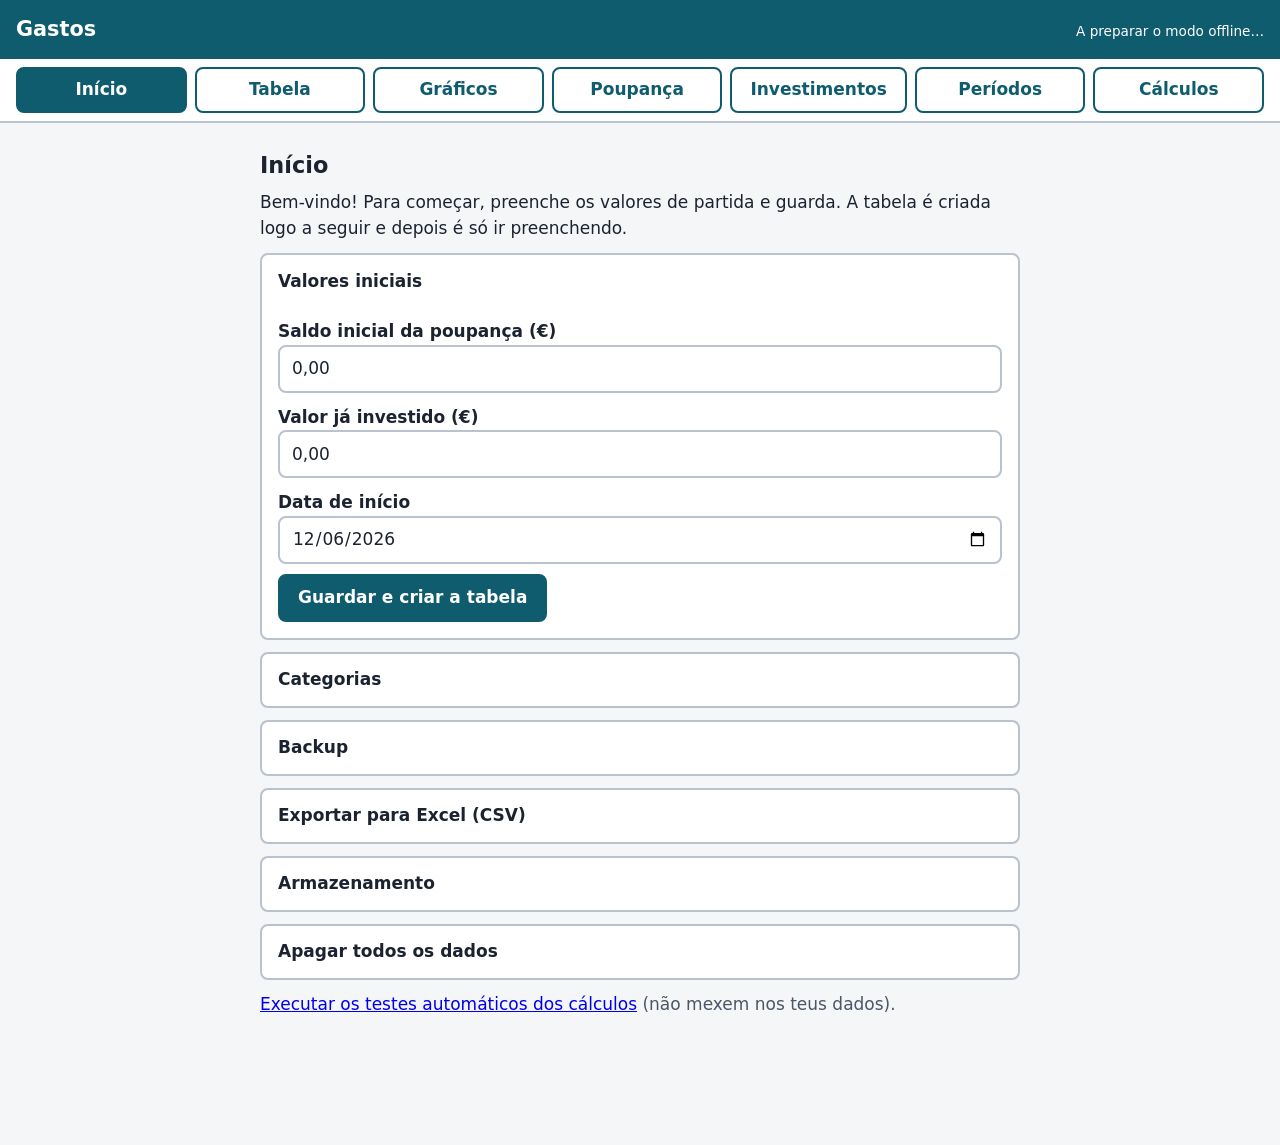
==== gastos-app/index.html @ d34ebfe2 "Add files via upload" ====
<!DOCTYPE html>
<html lang="pt-PT">
<head>
<meta charset="utf-8">
<meta name="viewport" content="width=device-width, initial-scale=1">
<title>Gastos</title>
<meta name="theme-color" content="#0f5c6e">
<link rel="manifest" href="manifest.webmanifest">
<link rel="icon" href="icons/icon-192.png">
<link rel="apple-touch-icon" href="icons/icon-192.png">
<link rel="stylesheet" href="styles.css">
</head>
<body>
<header><h1>Gastos</h1><p id="off">A preparar o modo offline…</p></header>
<nav aria-label="Secções">
  <button type="button" data-v="Inicio">Início</button>
  <button type="button" data-v="Tabela">Tabela</button>
  <button type="button" data-v="Graficos">Gráficos</button>
  <button type="button" data-v="Poupanca">Poupança</button>
  <button type="button" data-v="Invest">Investimentos</button>
  <button type="button" data-v="Periodos">Períodos</button>
  <button type="button" data-v="Calculos">Cálculos</button>
</nav>
<div id="bloqueio" role="alert" hidden></div>

<main>
  <div id="vInicio" class="vista">
    <h2>Início</h2>
    <div id="aviso" role="status" hidden></div>
    <p id="intro">Bem-vindo! Para começar, preenche os valores de partida e guarda. A tabela é criada logo a seguir e depois é só ir preenchendo.</p>

    <section id="secDemo" aria-labelledby="hDemo" hidden>
      <h3 id="hDemo" class="titulo-sec">Demonstração</h3>
      <div id="periodos" class="seg" role="group" aria-label="Período dos gráficos">
        <button type="button" data-m="dia" aria-pressed="true">Dias</button>
        <button type="button" data-m="semana" aria-pressed="false">Semanas</button>
        <button type="button" data-m="mes" aria-pressed="false">Meses</button>
        <button type="button" data-m="ano" aria-pressed="false">Anos</button>
      </div>
      <p id="periodoTxt" class="mut"></p>
      <div id="metasDemo" class="metas"></div>
      <dl id="kpis" class="kpis"></dl>
      <p id="demoVazio" class="vazio" hidden>Ainda não há movimentos. Preenche a Tabela (ou carrega em «+ Registar») e os gráficos aparecem aqui.</p>
      <div id="demoGraficos">
        <figure class="graf">
          <figcaption>Ganhos, gastos e investido</figcaption>
          <div id="gBarras"></div><div id="lgBarras"></div>
          <details class="tabela-det"><summary>Ver valores em tabela</summary><div class="scroll"><table id="tbBarras" class="simples"></table></div></details>
        </figure>
        <figure class="graf">
          <figcaption>Poupança e capital investido</figcaption>
          <div id="gLinha"></div><div id="lgLinha"></div>
        </figure>
        <figure class="graf">
          <figcaption>Gastos por categoria</figcaption>
          <div id="gDonut"></div>
        </figure>
      </div>
    </section>

    <details id="dIniciais" class="caixa" open>
      <summary>Valores iniciais</summary>
      <form id="fIniciais" novalidate>
        <label for="iSav">Saldo inicial da poupança (€)</label>
        <input id="iSav" inputmode="decimal" autocomplete="off" placeholder="0,00" aria-describedby="eSav">
        <p class="erro" id="eSav" role="alert"></p>
        <label for="iInv">Valor já investido (€)</label>
        <input id="iInv" inputmode="decimal" autocomplete="off" placeholder="0,00" aria-describedby="eInv">
        <p class="erro" id="eInv" role="alert"></p>
        <label for="iDate">Data de início</label>
        <input id="iDate" type="date" aria-describedby="eDate">
        <p class="erro" id="eDate" role="alert"></p>
        <button id="bIniciais" class="primario" type="submit">Guardar e criar a tabela</button>
      </form>
    </details>

    <details class="caixa" id="dCats">
      <summary>Categorias</summary>
      <p>As categorias são opcionais. Arquivar esconde a categoria nos novos registos, mas mantém os antigos.</p>
      <ul id="listaCats"></ul>
      <form id="fCat" novalidate>
        <label for="iCat">Nova categoria</label>
        <input id="iCat" autocomplete="off">
        <button type="submit">Adicionar categoria</button>
      </form>
    </details>

    <details class="caixa">
      <summary>Backup</summary>
      <p id="ultimo"></p>
      <button id="bExp" type="button" class="primario">Exportar backup (JSON)</button>
      <button id="bImp" type="button">Importar backup</button>
      <input id="fImp" type="file" accept="application/json,.json" hidden>
      <form id="fDias" novalidate>
        <label for="iDias">Lembrar-me do backup ao fim de (dias)</label>
        <input id="iDias" inputmode="numeric" autocomplete="off" aria-describedby="eDias">
        <p class="erro" id="eDias" role="alert"></p>
        <button type="submit">Guardar lembrete</button>
      </form>
    </details>

    <details class="caixa">
      <summary>Exportar para Excel (CSV)</summary>
      <p>Ficheiros que abrem no Excel ou no Google Sheets. Não substituem o backup: para guardar tudo e voltar a importar, usa o backup (JSON).</p>
      <button id="bCsvMov" type="button">Movimentos (CSV)</button>
      <button id="bCsvHist" type="button">Histórico da poupança (CSV)</button>
    </details>

    <details class="caixa">
      <summary>Armazenamento</summary>
      <p id="stor">A verificar…</p>
    </details>

    <details class="caixa">
      <summary>Apagar todos os dados</summary>
      <p>Remove todos os dados guardados neste dispositivo. Exporta um backup antes.</p>
      <button id="bDel" type="button" class="perigo">Apagar todos os dados</button>
    </details>

    <p class="mut"><a href="testes.html">Executar os testes automáticos dos cálculos</a> (não mexem nos teus dados).</p>
  </div>

  <div id="vTabela" class="vista" hidden>
    <h2>Tabela</h2>
    <div id="tabVazia" class="vazio" hidden>
      <p>A tabela é criada quando guardares os valores iniciais no Início.</p>
      <button type="button" id="irInicio" class="primario">Ir para o Início</button>
    </div>
    <div id="tabConteudo">
      <p class="mut">Escreve nos campos de Ganhos, Gastos, Investido e Ajustes. As outras linhas calculam-se sozinhas. Enter passa para a linha de baixo.</p>
      <div class="barra acoes">
        <label for="addN">Adicionar</label>
        <input id="addN" class="curto" inputmode="numeric" value="1" aria-describedby="eAdd">
        <span>dias</span>
        <button type="button" id="addIni">no início</button><button type="button" id="addFim">no fim</button><button type="button" id="bHoje">Ir para hoje</button>
      </div>
      <div class="barra acoes">
        <span>Remover coluna:</span>
        <button type="button" id="remIni" class="perigo">a primeira</button><button type="button" id="remFim" class="perigo">a última</button>
      </div>
      <p class="erro" id="eAdd" role="alert"></p>
      <div class="tabwrap" id="tabWrap" tabindex="0" aria-label="Tabela de dias, desliza para os lados"><table id="tab"></table></div>
      <details class="caixa">
        <summary>Ir para uma data</summary>
        <form id="fIr" class="barra" novalidate>
          <label for="irData">Data</label>
          <input id="irData" type="date"><button type="submit">Ir</button>
        </form>
      </details>
    </div>
  </div>

  <div id="vGraficos" class="vista" hidden></div>
  <div id="vPoupanca" class="vista" hidden></div>
  <div id="vInvest" class="vista" hidden></div>
  <div id="vCalculos" class="vista" hidden></div>
  <div id="vPeriodos" class="vista" hidden></div>
  <div id="vPeriodo" class="vista" hidden></div>
  <div id="vDia" class="vista" hidden></div>
</main>

<button id="fab" type="button" class="primario" hidden>+ Registar</button>
<div id="toast" role="status" aria-live="polite" hidden></div>
<div id="tip" role="presentation" hidden></div>

<dialog id="dlg">
  <form method="dialog">
    <h3 id="dlgTitle"></h3>
    <p id="dlgText"></p>
    <div class="linha">
      <button value="cancel">Cancelar</button>
      <button value="ok" id="dlgOk" class="primario"></button>
    </div>
  </form>
</dialog>

<dialog id="dReg">
  <form id="fReg" novalidate>
    <h3 id="rTitulo">Registar movimento</h3>
    <label for="rTipo">Tipo</label>
    <select id="rTipo">
      <option value="gasto">Gasto</option><option value="ganho">Ganho</option>
      <option value="investimento">Investimento</option><option value="ajuste">Ajuste da poupança</option>
    </select>
    <p id="rDica" hidden>Ajuste: escreve um valor positivo para aumentar a poupança ou negativo (ex.: -3,20) para diminuir.</p>
    <label for="rValor">Valor (€)</label>
    <input id="rValor" inputmode="decimal" autocomplete="off" placeholder="0,00" aria-describedby="eValor">
    <p class="erro" id="eValor" role="alert"></p>
    <label for="rData">Data</label>
    <input id="rData" type="date" aria-describedby="eData">
    <p class="erro" id="eData" role="alert"></p>
    <label for="rCat">Categoria (opcional)</label>
    <select id="rCat"></select>
    <label for="rDesc">Descrição (opcional)</label>
    <input id="rDesc" autocomplete="off">
    <div class="linha"><button type="button" id="rCancel">Cancelar</button><button type="submit" class="primario">Guardar</button></div>
  </form>
</dialog>

<dialog id="dQuick">
  <form id="fQuick" novalidate>
    <h3 id="qTitulo"></h3>
    <p id="qDica" class="mut"></p>
    <label for="qValor">Valor (€)</label>
    <input id="qValor" inputmode="decimal" autocomplete="off" placeholder="0,00" aria-describedby="qeValor">
    <p class="erro" id="qeValor" role="alert"></p>
    <label for="qData">Data</label>
    <input id="qData" type="date" aria-describedby="qeData">
    <p class="erro" id="qeData" role="alert"></p>
    <label for="qDesc">Nota (opcional)</label>
    <input id="qDesc" autocomplete="off">
    <div class="linha"><button type="button" id="qCancel">Cancelar</button><button type="submit" class="primario">Guardar</button></div>
  </form>
</dialog>

<dialog id="dPer">
  <form id="fPer" novalidate>
    <h3 id="pTitulo"></h3>
    <label for="pNome">Nome (ex.: Viagem a Roma)</label>
    <input id="pNome" autocomplete="off" aria-describedby="epNome">
    <p class="erro" id="epNome" role="alert"></p>
    <label for="pIni">Data de início</label>
    <input id="pIni" type="date" aria-describedby="epIni">
    <p class="erro" id="epIni" role="alert"></p>
    <label for="pFim">Data de fim</label>
    <input id="pFim" type="date" aria-describedby="epFim">
    <p class="erro" id="epFim" role="alert"></p>
    <label for="pNota">Nota (opcional)</label>
    <input id="pNota" autocomplete="off">
    <div class="linha"><button type="button" id="pCancel">Cancelar</button><button type="submit" class="primario">Guardar</button></div>
  </form>
</dialog>

<dialog id="dRec">
  <form id="fRec" novalidate>
    <h3 id="cTitulo"></h3>
    <p id="cDica" class="mut"></p>
    <label for="cValor">Valor de cada investimento (€)</label>
    <input id="cValor" inputmode="decimal" autocomplete="off" placeholder="0,00" aria-describedby="ecValor">
    <p class="erro" id="ecValor" role="alert"></p>
    <label for="cDia">Dia da semana</label>
    <select id="cDia">
      <option value="1">Segunda-feira</option><option value="2">Terça-feira</option><option value="3">Quarta-feira</option>
      <option value="4">Quinta-feira</option><option value="5">Sexta-feira</option><option value="6">Sábado</option><option value="0">Domingo</option>
    </select>
    <label for="cIni">Data de início</label>
    <input id="cIni" type="date" aria-describedby="ecIni">
    <p class="erro" id="ecIni" role="alert"></p>
    <label for="cFim">Data de fim (opcional)</label>
    <input id="cFim" type="date" aria-describedby="ecFim">
    <p class="erro" id="ecFim" role="alert"></p>
    <label for="cNota">Nota (opcional)</label>
    <input id="cNota" autocomplete="off">
    <div class="linha"><button type="button" id="cCancel">Cancelar</button><button type="submit" class="primario">Guardar</button></div>
  </form>
</dialog>

<script src="js/util.js"></script>
<script src="js/calc.js"></script>
<script src="js/csv.js"></script>
<script src="js/db.js"></script>
<script src="js/app.js"></script>
<script src="js/metas.js"></script>
<script src="js/graficos.js"></script>
<script src="js/demo.js"></script>
<script src="js/analise.js"></script>
<script src="js/calculos.js"></script>
<script src="js/poupanca.js"></script>
<script src="js/invest.js"></script>
<script src="js/periodos.js"></script>
<script src="js/registo.js"></script>
</body>
</html>
---- gastos-app/styles.css ----
:root{--bg:#f4f6f8;--tx:#1c2330;--mut:#4b5666;--ac:#0f5c6e;--bd:#b9c2cd;--er:#9b1c1c;--ok:#14532d;--surf:#fcfcfb;--grid:#e1e0d9;--base:#c3c2b7;--sec:#52514e}
*{box-sizing:border-box}
body{margin:0;background:var(--bg);color:var(--tx);font:17px/1.5 system-ui,-apple-system,"Segoe UI",Roboto,sans-serif;padding-bottom:96px}
header{display:flex;justify-content:space-between;align-items:baseline;gap:12px;padding:14px 16px;background:var(--ac);color:#fff}
header h1{margin:0;font-size:1.3rem}header p{margin:0;font-size:.85rem}
nav{display:flex;gap:8px;padding:8px 16px;background:#fff;border-bottom:2px solid var(--bd);position:sticky;top:0;z-index:5}
nav button{flex:1;margin:0;min-height:44px}
nav button[aria-current="page"]{background:var(--ac);color:#fff}
main{max-width:1200px;margin:0 auto;padding:8px 16px 24px}
#vInicio,#vDia{max-width:760px;margin:0 auto}
h2{font-size:1.4rem;margin:18px 0 4px}
h3{font-size:1.1rem;margin:0 0 8px}
.titulo-sec{font-size:1.25rem;margin:20px 0 8px}
p{margin:8px 0}.mut{color:var(--mut)}
label{display:block;margin-top:12px;font-weight:600}
input{width:100%;min-height:48px;padding:8px 12px;font:inherit;border:2px solid var(--bd);border-radius:8px;background:#fff;color:var(--tx)}
button{min-height:48px;padding:8px 18px;margin:10px 8px 0 0;font:inherit;font-weight:600;border:2px solid var(--ac);border-radius:8px;background:#fff;color:var(--ac);cursor:pointer}
button.primario{background:var(--ac);color:#fff}
button.perigo{border-color:var(--er);color:var(--er)}
:focus-visible{outline:3px solid #e0a100;outline-offset:2px}
.erro{margin:4px 0 0;color:var(--er);font-weight:600}.erro:empty{display:none}
#aviso{padding:10px 14px;background:#fff3cd;border:2px solid #8a6100;border-radius:8px;font-weight:600;margin:10px 0}
#bloqueio{padding:12px 16px;background:#fde8e8;border-bottom:3px solid var(--er);font-weight:600;color:#5c1010}
dialog{max-width:90vw;width:420px;border:2px solid var(--ac);border-radius:8px;padding:18px;color:var(--tx)}
dialog::backdrop{background:rgba(0,0,0,.45)}
dialog form{max-height:80vh;overflow:auto}
#dlgText{white-space:pre-line}.linha{display:flex;gap:8px;justify-content:flex-end}
select,textarea{width:100%;padding:8px 12px;font:inherit;border:2px solid var(--bd);border-radius:8px;background:#fff;color:var(--tx)}
select{min-height:48px}textarea{min-height:140px}

/* Mensagens sempre visíveis (em baixo, por cima do botão Registar) */
#toast{position:fixed;left:50%;transform:translateX(-50%);bottom:88px;z-index:30;max-width:min(92vw,520px);width:max-content;padding:12px 16px;border-radius:8px;background:#1c2330;color:#fff;font-weight:600;box-shadow:0 4px 14px rgba(0,0,0,.35)}
#toast.err{background:var(--er)}
#toast[hidden],#tip[hidden]{display:none}
#toast button{margin:0 0 0 12px;min-height:40px;border-color:#fff;background:transparent;color:#fff}
#fab{position:fixed;right:16px;bottom:16px;z-index:6;min-height:56px;padding:8px 22px;margin:0;font-size:1.05rem;box-shadow:0 2px 8px rgba(0,0,0,.35)}
#fab[hidden]{display:none}

/* Início */
details.caixa{margin:12px 0;background:#fff;border:2px solid var(--bd);border-radius:8px;padding:0 16px}
details.caixa>summary{min-height:52px;display:flex;align-items:center;font-weight:700;cursor:pointer}
details.caixa[open]{padding-bottom:16px}
.vazio{padding:12px 16px;background:#fff;border:2px dashed var(--bd);border-radius:8px}
#listaCats{list-style:none;padding:0}#listaCats li{display:flex;flex-wrap:wrap;gap:8px;align-items:center;margin-bottom:6px;padding:2px;border-radius:8px}#listaCats button{margin:0}
#listaCats li.nova{background:#d8f0e0;outline:2px solid var(--ok)}

/* Demonstração */
.seg{display:flex;gap:8px;margin:8px 0}.seg button{flex:1;margin:0;min-height:44px;padding:6px 8px}
.seg button[aria-pressed="true"]{background:var(--ac);color:#fff}
.kpis{display:grid;grid-template-columns:repeat(auto-fit,minmax(200px,1fr));gap:8px;margin:12px 0}
.tile{background:#fff;border:2px solid var(--bd);border-radius:8px;padding:10px 14px}
.tile dt{color:var(--mut);font-size:.95rem}.tile dd{margin:0}
.tile .v{font-size:1.5rem;font-weight:700}.tile .sub{font-size:.9rem;margin-top:2px}
.bom{color:#006300;font-weight:700}.mau{color:var(--er);font-weight:700}.neutro{color:var(--mut)}
.graf{margin:14px 0;padding:12px 14px;background:var(--surf);border:2px solid var(--bd);border-radius:8px}
.graf figcaption{font-weight:700;margin-bottom:6px}
.scroll{overflow-x:auto}
.barras-wrap{display:flex}.barras-scroll{overflow-x:auto;flex:1;min-width:0}.eixo{flex:none}
svg{display:block;max-width:none}
svg .gl{stroke:var(--grid);stroke-width:1}svg .bl{stroke:var(--base);stroke-width:1}
svg .tx{fill:var(--sec);font:12px system-ui,-apple-system,"Segoe UI",sans-serif}
svg .tx.forte{font-weight:700;fill:var(--tx)}
svg .centro{fill:var(--tx);font:700 20px system-ui,-apple-system,"Segoe UI",sans-serif}
svg .cruz{stroke:var(--base);stroke-width:1;opacity:0}svg .pt:hover .cruz{opacity:1}
svg .hit:hover{fill:rgba(15,92,110,.07)}
.legenda{display:flex;flex-wrap:wrap;gap:6px 18px;list-style:none;padding:0;margin:8px 0 0}
.sw{display:inline-block;width:12px;height:12px;border-radius:3px;margin-right:6px;flex:none}
.donut{display:flex;flex-wrap:wrap;gap:16px;align-items:center}
.legenda-v{list-style:none;padding:0;margin:0;flex:1;min-width:210px}
.legenda-v li{display:flex;align-items:center;gap:0;padding:6px 0;border-bottom:1px solid var(--grid)}
.legenda-v .nome{flex:1}.legenda-v .val{font-variant-numeric:tabular-nums;color:var(--sec)}
.tabela-det{margin-top:8px}.tabela-det summary{min-height:44px;display:flex;align-items:center;cursor:pointer;color:var(--ac);font-weight:600}
table.simples{border-collapse:collapse;font-size:.9rem;width:100%}
table.simples th,table.simples td{padding:6px 8px;border-bottom:1px solid var(--grid);text-align:right;white-space:nowrap}
table.simples th:first-child{text-align:left}
#tip{position:fixed;z-index:40;pointer-events:none;max-width:260px;padding:8px 10px;border-radius:6px;background:#1c2330;color:#fff;font-size:.85rem;white-space:pre-line;box-shadow:0 2px 8px rgba(0,0,0,.35)}

/* Tabela estilo Excel */
.barra{display:flex;flex-wrap:wrap;gap:8px;align-items:center;margin:8px 0}
.barra label{width:100%;margin:0}.barra input{width:auto;min-width:130px;max-width:180px}.barra button{margin:0}
.barra.acoes label{width:auto}.barra input.curto{width:72px;min-width:72px}.acoes button{min-height:44px;padding:6px 14px}
#tabConteudo .tabwrap{margin-top:4px}
.tabwrap{overflow:auto;max-height:66vh;border:2px solid var(--bd);border-radius:8px;background:#fff}
table{border-collapse:separate;border-spacing:0;font-size:.9rem}
th,td{padding:4px 6px;border-bottom:1px solid var(--bd);border-right:1px solid var(--bd);white-space:nowrap;text-align:right}
thead th{position:sticky;top:0;background:#e8edf2;z-index:2}
tbody th{position:sticky;left:0;background:#e8edf2;text-align:left;z-index:1;min-width:130px}
thead th:first-child{left:0;z-index:3;text-align:left}
th.hoje,td.hoje{background:#fff3cd!important;box-shadow:inset 0 3px 0 #8a6100}
td input{width:92px;min-height:40px;padding:4px 6px;text-align:right}
button.dia{min-height:40px;margin:0;padding:4px 8px;border:0;background:none;font-weight:600;color:var(--ac);text-decoration:underline}
button.dia small{display:block;font-weight:400}
.movs{list-style:none;padding:0}.movs li{display:flex;justify-content:space-between;gap:8px;padding:10px 0;border-bottom:1px solid var(--bd)}
.movs button{margin:0 0 6px 6px}
@media (prefers-reduced-motion:no-preference){html{scroll-behavior:smooth}}

/* Dia escolhido em «Ir» (cor + faixa nos lados + etiqueta, para não depender só da cor) */
th.escolhido,td.escolhido{background:#cfe3ff!important;box-shadow:inset 3px 0 0 #1c5cab,inset -3px 0 0 #1c5cab}
th.escolhido.hoje{box-shadow:inset 3px 0 0 #1c5cab,inset -3px 0 0 #1c5cab,inset 0 3px 0 #8a6100}
button.dia small.esc{font-weight:700;color:#0d366b}
.peq{min-height:40px;padding:4px 10px;margin:0 4px 0 0}
table.hist td.num,table.hist th.num{text-align:right;font-variant-numeric:tabular-nums}
table.hist td{white-space:normal}
table.hist{width:100%}
.metas{display:grid;gap:8px;margin:12px 0}
.meta{background:#fff;border:2px solid var(--bd);border-radius:8px;padding:10px 14px}
.meta .tit{font-weight:700}.meta .sub{color:var(--mut);font-size:.95rem}
.prog{height:16px;background:#e1e0d9;border-radius:8px;overflow:hidden;margin:8px 0 4px}
.prog>span{display:block;height:100%;border-radius:8px}
.prog.p-poupanca>span{background:#6250d6}.prog.p-investimento>span{background:#1baf7a}
.recs{list-style:none;padding:0}.recs li{display:flex;justify-content:space-between;gap:8px;flex-wrap:wrap;padding:10px 0;border-bottom:1px solid var(--bd)}
.estado{font-weight:700}
.sr{position:absolute;width:1px;height:1px;overflow:hidden;clip:rect(0 0 0 0);white-space:nowrap}
@media (max-width:520px){nav{gap:4px;padding:8px;overflow-x:auto}nav button{padding:4px 12px;font-size:.88rem;flex:0 0 auto}}
table.hist td{text-align:left}table.hist td.num{text-align:right;white-space:nowrap}
#vPoupanca h3,#vInvest h3{margin-top:22px}

.pers{list-style:none;padding:0}.pers li{margin-bottom:8px}
.pers button.item{display:block;width:100%;margin:0;text-align:left;border-color:var(--bd);color:var(--tx);padding:10px 14px}
.pers .nm{font-weight:700;color:var(--ac)}.pers .sub{font-weight:400;color:var(--mut)}
.nota-per{white-space:pre-line}
#vPeriodo .tabwrap{width:fit-content;max-width:100%}
td input.multi{border-style:dashed;border-color:var(--ac)}
.formula{padding:10px 14px;background:#fff;border:2px solid var(--bd);border-left:6px solid var(--ac);border-radius:8px;font-weight:600;overflow-wrap:anywhere}
.exemplo{padding:10px 14px;background:#eef6f8;border-radius:8px;overflow-wrap:anywhere}
.verif{font-weight:700}.verif.certo{color:#006300}.verif.errado{color:var(--er)}
#vCalculos{max-width:760px;margin:0 auto}
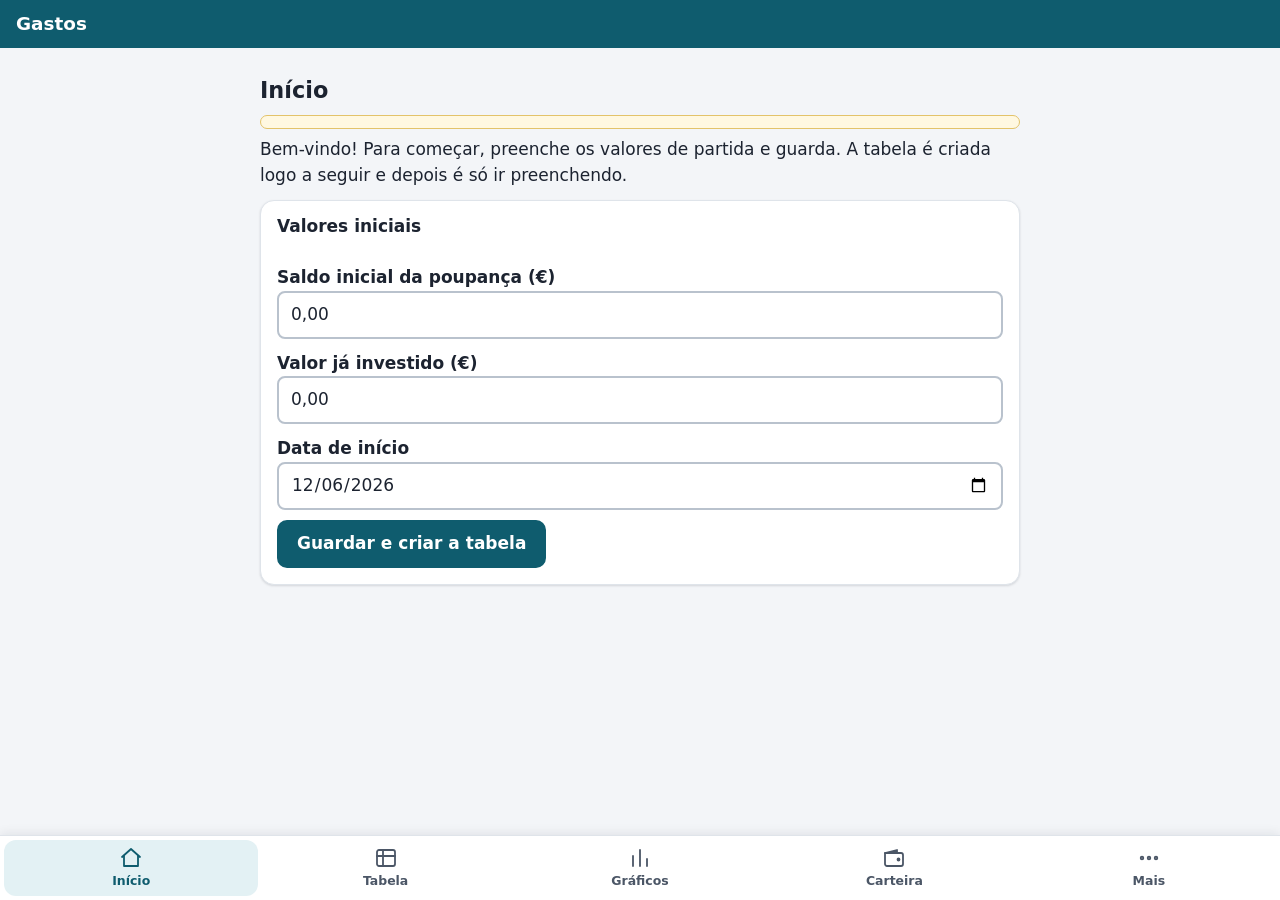
==== commit 9b7c17a0: "Add files via upload" ====
--- a/gastos-app/index.html
+++ b/gastos-app/index.html
@@ -11,26 +11,25 @@
 <link rel="stylesheet" href="styles.css">
 </head>
 <body>
-<header><h1>Gastos</h1><p id="off">A preparar o modo offline…</p></header>
+<header><h1>Gastos</h1><p id="off" hidden></p></header>
 <nav aria-label="Secções">
-  <button type="button" data-v="Inicio">Início</button>
-  <button type="button" data-v="Tabela">Tabela</button>
-  <button type="button" data-v="Graficos">Gráficos</button>
-  <button type="button" data-v="Poupanca">Poupança</button>
-  <button type="button" data-v="Invest">Investimentos</button>
-  <button type="button" data-v="Periodos">Períodos</button>
-  <button type="button" data-v="Calculos">Cálculos</button>
+  <button type="button" data-v="Inicio"><svg viewBox="0 0 24 24" width="24" height="24" fill="none" stroke="currentColor" stroke-width="1.8" stroke-linecap="round" stroke-linejoin="round" aria-hidden="true"><path d="M3 11l9-8 9 8"/><path d="M5 10v10h14V10"/></svg><span>Início</span></button>
+  <button type="button" data-v="Tabela"><svg viewBox="0 0 24 24" width="24" height="24" fill="none" stroke="currentColor" stroke-width="1.8" stroke-linecap="round" stroke-linejoin="round" aria-hidden="true"><rect x="3" y="4" width="18" height="16" rx="2"/><path d="M3 10h18M9 4v16"/></svg><span>Tabela</span></button>
+  <button type="button" data-v="Graficos"><svg viewBox="0 0 24 24" width="24" height="24" fill="none" stroke="currentColor" stroke-width="1.8" stroke-linecap="round" stroke-linejoin="round" aria-hidden="true"><path d="M5 20V10M12 20V4M19 20v-7"/></svg><span>Gráficos</span></button>
+  <button type="button" data-v="Poupanca"><svg viewBox="0 0 24 24" width="24" height="24" fill="none" stroke="currentColor" stroke-width="1.8" stroke-linecap="round" stroke-linejoin="round" aria-hidden="true"><path d="M3 7h16a2 2 0 0 1 2 2v9a2 2 0 0 1-2 2H5a2 2 0 0 1-2-2z"/><path d="M3 7l12-3v3"/><circle cx="16.5" cy="13.5" r="1"/></svg><span>Carteira</span></button>
+  <button type="button" data-v="Mais"><svg viewBox="0 0 24 24" width="24" height="24" fill="none" stroke="currentColor" stroke-width="1.8" stroke-linecap="round" stroke-linejoin="round" aria-hidden="true"><circle cx="5" cy="12" r="1.3"/><circle cx="12" cy="12" r="1.3"/><circle cx="19" cy="12" r="1.3"/></svg><span>Mais</span></button>
 </nav>
 <div id="bloqueio" role="alert" hidden></div>
 
 <main>
+  <div id="subBar" hidden></div>
   <div id="vInicio" class="vista">
     <h2>Início</h2>
     <div id="aviso" role="status" hidden></div>
     <p id="intro">Bem-vindo! Para começar, preenche os valores de partida e guarda. A tabela é criada logo a seguir e depois é só ir preenchendo.</p>
 
     <section id="secDemo" aria-labelledby="hDemo" hidden>
-      <h3 id="hDemo" class="titulo-sec">Demonstração</h3>
+      <h3 id="hDemo" class="titulo-sec">Resumo</h3>
       <div id="periodos" class="seg" role="group" aria-label="Período dos gráficos">
         <button type="button" data-m="dia" aria-pressed="true">Dias</button>
         <button type="button" data-m="semana" aria-pressed="false">Semanas</button>
@@ -58,6 +57,21 @@
       </div>
     </section>
 
+    <div id="slotIniciais"></div>
+  </div>
+
+  <div id="vMais" class="vista" hidden>
+    <h2>Mais</h2>
+    <ul class="menu">
+      <li><button type="button" data-ir="Periodos"><b>Períodos</b><small>Viagens e fases com datas</small></button></li>
+      <li><button type="button" data-ir="Calculos"><b>Cálculos</b><small>Como os valores são calculados</small></button></li>
+      <li><button type="button" data-ir="Definicoes"><b>Definições</b><small>Valores iniciais, categorias, backup</small></button></li>
+    </ul>
+  </div>
+
+  <div id="vDefinicoes" class="vista" hidden>
+    <h2>Definições</h2>
+    <div id="slotIniciaisDef"></div>
     <details id="dIniciais" class="caixa" open>
       <summary>Valores iniciais</summary>
       <form id="fIniciais" novalidate>
@@ -87,6 +101,27 @@
 
     <details class="caixa">
       <summary>Backup</summary>
+      <details class="ajuda" id="ajudaBackup">
+        <summary>Porquê, quando e como fazer backup</summary>
+        <h4>Porque é importante</h4>
+        <p>Esta app não tem conta nem nuvem: os teus dados ficam <strong>só neste aparelho</strong>, dentro do navegador. É isso que a torna privada e gratuita, mas também quer dizer que ninguém os guarda por ti. Se limpares os dados do navegador, desinstalares a app, trocares de telemóvel, ele se avariar ou se perder, os dados perdem-se e não há como os recuperar. O backup é uma cópia num ficheiro, e é a tua única proteção.</p>
+        <h4>De quanto em quanto tempo</h4>
+        <ul>
+          <li>Se registas todos os dias, faz um backup <strong>uma vez por semana</strong>. Se registas menos, de 2 em 2 semanas chega.</li>
+          <li>Faz também um <strong>antes de apagar tudo</strong>, antes de importar outro backup e antes de trocar de telemóvel.</li>
+          <li>A app avisa-te aqui no Início quando passam X dias desde o último. Podes escolher o X mais abaixo (por defeito, 14).</li>
+        </ul>
+        <h4>Onde guardar o ficheiro</h4>
+        <p>Fora do aparelho onde usas a app: por exemplo, enviar para o teu email ou guardar no teu serviço de nuvem (Google Drive, iCloud, OneDrive) ou no computador. Se o ficheiro ficar só no telemóvel, perdes tudo junto. O ficheiro tem os teus dados financeiros: guarda-o num sítio só teu.</p>
+        <h4>Passar os dados do telemóvel para o computador (ou ao contrário)</h4>
+        <ol>
+          <li>No aparelho de onde vêm os dados: Início → Backup → <strong>Exportar backup (JSON)</strong>.</li>
+          <li>Leva o ficheiro para o outro aparelho: email para ti, WhatsApp para ti, nuvem ou cabo.</li>
+          <li>No outro aparelho, abre a app: Início → Backup → <strong>Importar backup</strong> e escolhe o ficheiro.</li>
+          <li>A app mostra um resumo do que vai importar. Confirma com «Substituir dados».</li>
+        </ol>
+        <p><strong>Atenção:</strong> importar <strong>substitui tudo</strong> o que está no aparelho de destino. Não é uma sincronização: os dois aparelhos não se atualizam sozinhos. Se registares em ambos, o que escreveste num não aparece no outro. Escolhe um aparelho como principal, ou exporta e importa sempre que mudares de aparelho.</p>
+      </details>
       <p id="ultimo"></p>
       <button id="bExp" type="button" class="primario">Exportar backup (JSON)</button>
       <button id="bImp" type="button">Importar backup</button>
@@ -127,26 +162,31 @@
       <button type="button" id="irInicio" class="primario">Ir para o Início</button>
     </div>
     <div id="tabConteudo">
-      <p class="mut">Escreve nos campos de Ganhos, Gastos, Investido e Ajustes. As outras linhas calculam-se sozinhas. Enter passa para a linha de baixo.</p>
-      <div class="barra acoes">
-        <label for="addN">Adicionar</label>
-        <input id="addN" class="curto" inputmode="numeric" value="1" aria-describedby="eAdd">
-        <span>dias</span>
-        <button type="button" id="addIni">no início</button><button type="button" id="addFim">no fim</button><button type="button" id="bHoje">Ir para hoje</button>
+      <p class="mut peq-txt">Escreve nos campos. O resto calcula-se. Enter passa para baixo.</p>
+      <div class="barra topo">
+        <button type="button" id="bHoje">Ir para hoje</button>
+        <details class="opcoes" id="dOpc">
+          <summary>⋯ Opções</summary>
+          <div class="opc-corpo">
+            <div class="barra acoes">
+              <label for="addN">Adicionar</label>
+              <input id="addN" class="curto" inputmode="numeric" value="1" aria-describedby="eAdd">
+              <span>dias</span>
+              <button type="button" id="addIni">no início</button><button type="button" id="addFim">no fim</button>
+            </div>
+            <p class="erro" id="eAdd" role="alert"></p>
+            <form id="fIr" class="barra" novalidate>
+              <label for="irData">Ir para uma data</label>
+              <input id="irData" type="date"><button type="submit">Ir</button>
+            </form>
+            <div class="barra acoes perigo-zona">
+              <span>Remover coluna:</span>
+              <button type="button" id="remIni" class="perigo">a primeira</button><button type="button" id="remFim" class="perigo">a última</button>
+            </div>
+          </div>
+        </details>
       </div>
-      <div class="barra acoes">
-        <span>Remover coluna:</span>
-        <button type="button" id="remIni" class="perigo">a primeira</button><button type="button" id="remFim" class="perigo">a última</button>
-      </div>
-      <p class="erro" id="eAdd" role="alert"></p>
       <div class="tabwrap" id="tabWrap" tabindex="0" aria-label="Tabela de dias, desliza para os lados"><table id="tab"></table></div>
-      <details class="caixa">
-        <summary>Ir para uma data</summary>
-        <form id="fIr" class="barra" novalidate>
-          <label for="irData">Data</label>
-          <input id="irData" type="date"><button type="submit">Ir</button>
-        </form>
-      </details>
     </div>
   </div>
 
--- a/gastos-app/styles.css
+++ b/gastos-app/styles.css
@@ -1,11 +1,11 @@
-:root{--bg:#f4f6f8;--tx:#1c2330;--mut:#4b5666;--ac:#0f5c6e;--bd:#b9c2cd;--er:#9b1c1c;--ok:#14532d;--surf:#fcfcfb;--grid:#e1e0d9;--base:#c3c2b7;--sec:#52514e}
+:root{--ln:#dfe4ea;--bg:#f3f5f8;--sh:0 1px 2px rgba(16,24,40,.06),0 1px 3px rgba(16,24,40,.08);--tx:#1c2330;--mut:#4b5666;--ac:#0f5c6e;--bd:#b9c2cd;--er:#9b1c1c;--ok:#14532d;--surf:#fcfcfb;--grid:#e1e0d9;--base:#c3c2b7;--sec:#52514e}
 *{box-sizing:border-box}
-body{margin:0;background:var(--bg);color:var(--tx);font:17px/1.5 system-ui,-apple-system,"Segoe UI",Roboto,sans-serif;padding-bottom:96px}
-header{display:flex;justify-content:space-between;align-items:baseline;gap:12px;padding:14px 16px;background:var(--ac);color:#fff}
-header h1{margin:0;font-size:1.3rem}header p{margin:0;font-size:.85rem}
-nav{display:flex;gap:8px;padding:8px 16px;background:#fff;border-bottom:2px solid var(--bd);position:sticky;top:0;z-index:5}
-nav button{flex:1;margin:0;min-height:44px}
-nav button[aria-current="page"]{background:var(--ac);color:#fff}
+body{margin:0;background:var(--bg);color:var(--tx);font:17px/1.5 system-ui,-apple-system,"Segoe UI",Roboto,sans-serif;padding-bottom:150px}
+header{display:flex;justify-content:space-between;align-items:baseline;gap:12px;padding:10px 16px;background:var(--ac);color:#fff}
+header h1{margin:0;font-size:1.15rem}header p{margin:0;font-size:.85rem}
+nav{display:flex;position:fixed;left:0;right:0;bottom:0;z-index:20;background:#fff;border-top:1px solid var(--ln);box-shadow:0 -2px 10px rgba(16,24,40,.08);padding:4px 4px calc(4px + env(safe-area-inset-bottom))}
+nav button{flex:1;margin:0;min-height:56px;padding:4px 2px;display:flex;flex-direction:column;align-items:center;justify-content:center;gap:2px;border:0;border-radius:12px;background:none;color:var(--mut);font-size:.78rem;font-weight:600}
+nav button[aria-current="page"]{color:var(--ac);background:#e3f1f4}
 main{max-width:1200px;margin:0 auto;padding:8px 16px 24px}
 #vInicio,#vDia{max-width:760px;margin:0 auto}
 h2{font-size:1.4rem;margin:18px 0 4px}
@@ -14,12 +14,13 @@
 p{margin:8px 0}.mut{color:var(--mut)}
 label{display:block;margin-top:12px;font-weight:600}
 input{width:100%;min-height:48px;padding:8px 12px;font:inherit;border:2px solid var(--bd);border-radius:8px;background:#fff;color:var(--tx)}
-button{min-height:48px;padding:8px 18px;margin:10px 8px 0 0;font:inherit;font-weight:600;border:2px solid var(--ac);border-radius:8px;background:#fff;color:var(--ac);cursor:pointer}
+button{min-height:48px;padding:8px 18px;margin:10px 8px 0 0;font:inherit;font-weight:600;border:2px solid var(--ac);border-radius:10px;background:#fff;color:var(--ac);cursor:pointer}
 button.primario{background:var(--ac);color:#fff}
 button.perigo{border-color:var(--er);color:var(--er)}
 :focus-visible{outline:3px solid #e0a100;outline-offset:2px}
 .erro{margin:4px 0 0;color:var(--er);font-weight:600}.erro:empty{display:none}
-#aviso{padding:10px 14px;background:#fff3cd;border:2px solid #8a6100;border-radius:8px;font-weight:600;margin:10px 0}
+#aviso{display:flex;flex-wrap:wrap;align-items:center;gap:4px 10px;padding:6px 12px;background:#fff8e1;border:1px solid #e3c36a;border-radius:10px;font-size:.92rem;color:#5c4300;margin:8px 0}
+#aviso button{min-height:36px;margin:0;padding:2px 12px;font-size:.9rem;border-color:#8a6100;color:#5c4300}
 #bloqueio{padding:12px 16px;background:#fde8e8;border-bottom:3px solid var(--er);font-weight:600;color:#5c1010}
 dialog{max-width:90vw;width:420px;border:2px solid var(--ac);border-radius:8px;padding:18px;color:var(--tx)}
 dialog::backdrop{background:rgba(0,0,0,.45)}
@@ -29,15 +30,15 @@
 select{min-height:48px}textarea{min-height:140px}
 
 /* Mensagens sempre visíveis (em baixo, por cima do botão Registar) */
-#toast{position:fixed;left:50%;transform:translateX(-50%);bottom:88px;z-index:30;max-width:min(92vw,520px);width:max-content;padding:12px 16px;border-radius:8px;background:#1c2330;color:#fff;font-weight:600;box-shadow:0 4px 14px rgba(0,0,0,.35)}
+#toast{position:fixed;left:50%;transform:translateX(-50%);bottom:152px;z-index:30;max-width:min(92vw,520px);width:max-content;padding:12px 16px;border-radius:8px;background:#1c2330;color:#fff;font-weight:600;box-shadow:0 4px 14px rgba(0,0,0,.35)}
 #toast.err{background:var(--er)}
 #toast[hidden],#tip[hidden]{display:none}
 #toast button{margin:0 0 0 12px;min-height:40px;border-color:#fff;background:transparent;color:#fff}
-#fab{position:fixed;right:16px;bottom:16px;z-index:6;min-height:56px;padding:8px 22px;margin:0;font-size:1.05rem;box-shadow:0 2px 8px rgba(0,0,0,.35)}
+#fab{position:fixed;right:16px;bottom:76px;z-index:6;min-height:56px;padding:8px 22px;margin:0;font-size:1.05rem;box-shadow:0 2px 8px rgba(0,0,0,.35)}
 #fab[hidden]{display:none}
 
 /* Início */
-details.caixa{margin:12px 0;background:#fff;border:2px solid var(--bd);border-radius:8px;padding:0 16px}
+details.caixa{margin:12px 0;background:#fff;border:1px solid var(--ln);border-radius:14px;box-shadow:var(--sh);padding:0 16px}
 details.caixa>summary{min-height:52px;display:flex;align-items:center;font-weight:700;cursor:pointer}
 details.caixa[open]{padding-bottom:16px}
 .vazio{padding:12px 16px;background:#fff;border:2px dashed var(--bd);border-radius:8px}
@@ -47,12 +48,14 @@
 /* Demonstração */
 .seg{display:flex;gap:8px;margin:8px 0}.seg button{flex:1;margin:0;min-height:44px;padding:6px 8px}
 .seg button[aria-pressed="true"]{background:var(--ac);color:#fff}
-.kpis{display:grid;grid-template-columns:repeat(auto-fit,minmax(200px,1fr));gap:8px;margin:12px 0}
-.tile{background:#fff;border:2px solid var(--bd);border-radius:8px;padding:10px 14px}
+.kpis{display:grid;grid-template-columns:1fr 1fr;gap:8px;margin:12px 0}
+.tile.hero{grid-column:1/-1;background:var(--ac);color:#fff;border-color:var(--ac)}.tile.hero dt{color:#d6ecf1}.tile.hero .v{font-size:2rem}
+@media (min-width:720px){.kpis{grid-template-columns:repeat(3,1fr)}}
+.tile{background:#fff;border:1px solid var(--ln);border-radius:14px;box-shadow:var(--sh);padding:10px 14px}
 .tile dt{color:var(--mut);font-size:.95rem}.tile dd{margin:0}
-.tile .v{font-size:1.5rem;font-weight:700}.tile .sub{font-size:.9rem;margin-top:2px}
+.tile .v{font-size:1.25rem;font-weight:700}.tile .sub{font-size:.9rem;margin-top:2px}
 .bom{color:#006300;font-weight:700}.mau{color:var(--er);font-weight:700}.neutro{color:var(--mut)}
-.graf{margin:14px 0;padding:12px 14px;background:var(--surf);border:2px solid var(--bd);border-radius:8px}
+.graf{margin:14px 0;padding:12px 14px;background:var(--surf);border:1px solid var(--ln);border-radius:14px;box-shadow:var(--sh)}
 .graf figcaption{font-weight:700;margin-bottom:6px}
 .scroll{overflow-x:auto}
 .barras-wrap{display:flex}.barras-scroll{overflow-x:auto;flex:1;min-width:0}.eixo{flex:none}
@@ -80,11 +83,11 @@
 .barra label{width:100%;margin:0}.barra input{width:auto;min-width:130px;max-width:180px}.barra button{margin:0}
 .barra.acoes label{width:auto}.barra input.curto{width:72px;min-width:72px}.acoes button{min-height:44px;padding:6px 14px}
 #tabConteudo .tabwrap{margin-top:4px}
-.tabwrap{overflow:auto;max-height:66vh;border:2px solid var(--bd);border-radius:8px;background:#fff}
+.tabwrap{overflow:auto;max-height:68vh;border:1px solid var(--ln);border-radius:14px;box-shadow:var(--sh);background:#fff}
 table{border-collapse:separate;border-spacing:0;font-size:.9rem}
-th,td{padding:4px 6px;border-bottom:1px solid var(--bd);border-right:1px solid var(--bd);white-space:nowrap;text-align:right}
+th,td{padding:3px 5px;border-bottom:1px solid var(--bd);border-right:1px solid var(--bd);white-space:nowrap;text-align:right}
 thead th{position:sticky;top:0;background:#e8edf2;z-index:2}
-tbody th{position:sticky;left:0;background:#e8edf2;text-align:left;z-index:1;min-width:130px}
+tbody th{position:sticky;left:0;background:#e8edf2;text-align:left;z-index:1;min-width:88px}
 thead th:first-child{left:0;z-index:3;text-align:left}
 th.hoje,td.hoje{background:#fff3cd!important;box-shadow:inset 0 3px 0 #8a6100}
 td input{width:92px;min-height:40px;padding:4px 6px;text-align:right}
@@ -103,7 +106,7 @@
 table.hist td{white-space:normal}
 table.hist{width:100%}
 .metas{display:grid;gap:8px;margin:12px 0}
-.meta{background:#fff;border:2px solid var(--bd);border-radius:8px;padding:10px 14px}
+.meta{background:#fff;border:1px solid var(--ln);border-radius:14px;box-shadow:var(--sh);padding:10px 14px}
 .meta .tit{font-weight:700}.meta .sub{color:var(--mut);font-size:.95rem}
 .prog{height:16px;background:#e1e0d9;border-radius:8px;overflow:hidden;margin:8px 0 4px}
 .prog>span{display:block;height:100%;border-radius:8px}
@@ -111,7 +114,6 @@
 .recs{list-style:none;padding:0}.recs li{display:flex;justify-content:space-between;gap:8px;flex-wrap:wrap;padding:10px 0;border-bottom:1px solid var(--bd)}
 .estado{font-weight:700}
 .sr{position:absolute;width:1px;height:1px;overflow:hidden;clip:rect(0 0 0 0);white-space:nowrap}
-@media (max-width:520px){nav{gap:4px;padding:8px;overflow-x:auto}nav button{padding:4px 12px;font-size:.88rem;flex:0 0 auto}}
 table.hist td{text-align:left}table.hist td.num{text-align:right;white-space:nowrap}
 #vPoupanca h3,#vInvest h3{margin-top:22px}
 
@@ -125,3 +127,22 @@
 .exemplo{padding:10px 14px;background:#eef6f8;border-radius:8px;overflow-wrap:anywhere}
 .verif{font-weight:700}.verif.certo{color:#006300}.verif.errado{color:var(--er)}
 #vCalculos{max-width:760px;margin:0 auto}
+details.ajuda{margin:4px 0 8px;border:2px solid var(--bd);border-radius:8px;padding:0 14px;background:#eef6f8}
+details.ajuda>summary{min-height:48px;display:flex;align-items:center;cursor:pointer;font-weight:700;color:var(--ac)}
+details.ajuda[open]{padding-bottom:10px}
+details.ajuda h4{margin:14px 0 4px;font-size:1rem}
+details.ajuda ul,details.ajuda ol{margin:4px 0;padding-left:22px}details.ajuda li{margin:4px 0}
+
+/* Passo 1: navegação, menu Mais, Opções da Tabela */
+#subBar{max-width:760px;margin:8px auto 0}#subBar .seg{margin:0}
+button.voltar{margin:4px 0 0;min-height:44px;border:0;background:none;padding:4px 8px 4px 0}
+ul.menu{list-style:none;padding:0;margin:8px 0}ul.menu li{margin-bottom:8px}
+ul.menu button{display:block;width:100%;margin:0;text-align:left;padding:14px 16px;background:#fff;border:1px solid var(--ln);border-radius:14px;box-shadow:var(--sh);color:var(--tx)}
+ul.menu button b{display:block;color:var(--ac)}ul.menu button small{font-weight:400;color:var(--mut);font-size:.9rem}
+#vMais{max-width:760px;margin:0 auto}#vDefinicoes{max-width:760px;margin:0 auto}
+.peq-txt{font-size:.9rem;margin:4px 0}
+.barra.topo{align-items:flex-start}.barra.topo>button{min-height:44px}
+details.opcoes{flex:1 1 auto}details.opcoes>summary{min-height:44px;display:inline-flex;align-items:center;padding:0 14px;border:1px solid var(--bd);border-radius:10px;background:#fff;font-weight:600;cursor:pointer;list-style:none}
+details.opcoes[open]{flex-basis:100%;order:3}
+.opc-corpo{margin-top:8px;padding:4px 14px 10px;background:#fff;border:1px solid var(--ln);border-radius:14px;box-shadow:var(--sh)}
+.perigo-zona{margin-top:14px;padding-top:10px;border-top:1px solid var(--ln)}
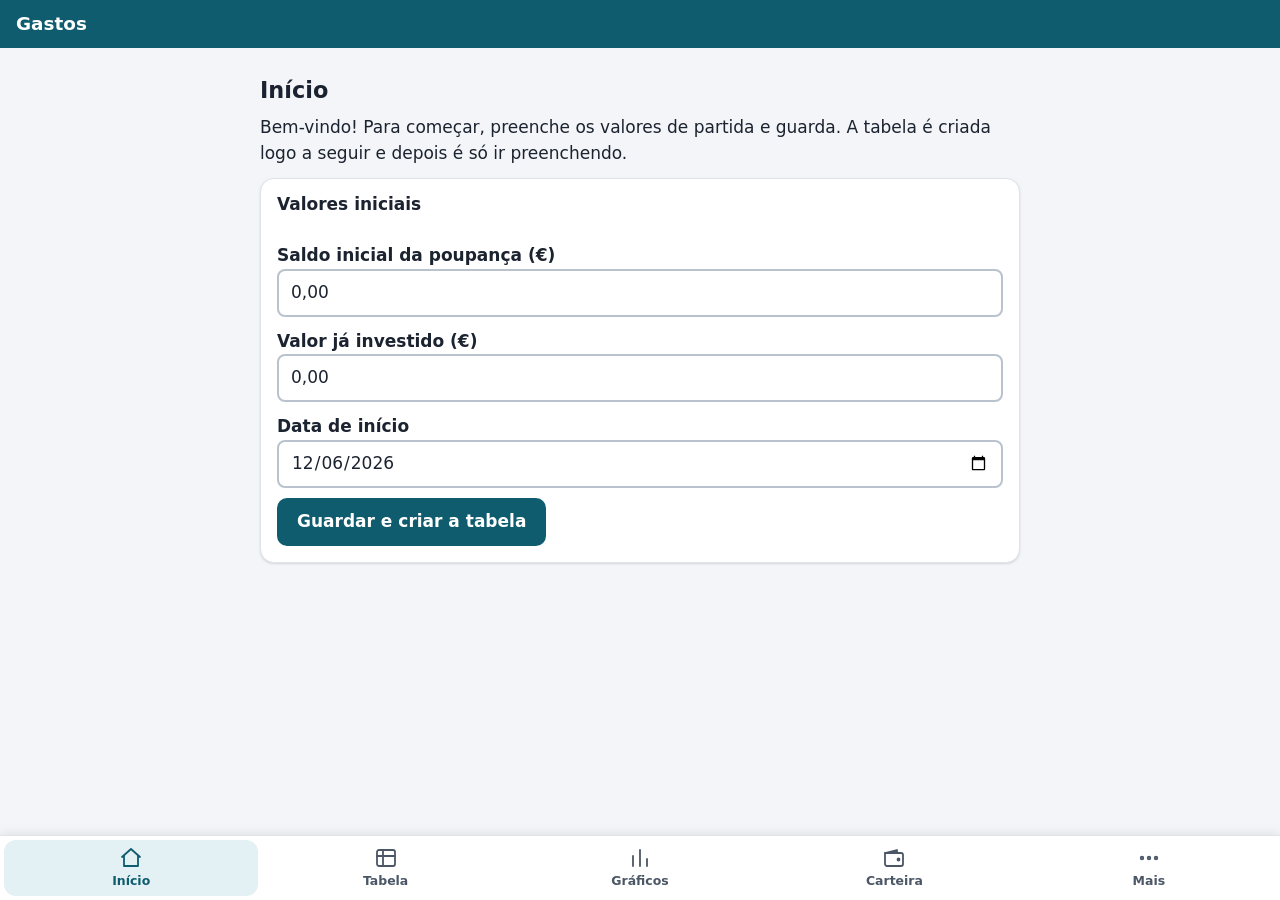
==== commit a8ee0a83: "Add files via upload" ====
--- a/gastos-app/index.html
+++ b/gastos-app/index.html
@@ -5,12 +5,31 @@
 <meta name="viewport" content="width=device-width, initial-scale=1">
 <title>Gastos</title>
 <meta name="theme-color" content="#0f5c6e">
+<script>try{if(localStorage.getItem("gastos-lock"))document.documentElement.classList.add("bloqueado")}catch(e){}try{var t=localStorage.getItem("gastos-tema");if(t==="claro"||t==="escuro")document.documentElement.setAttribute("data-tema",t)}catch(e){}</script>
 <link rel="manifest" href="manifest.webmanifest">
 <link rel="icon" href="icons/icon-192.png">
 <link rel="apple-touch-icon" href="icons/icon-192.png">
 <link rel="stylesheet" href="styles.css">
 </head>
 <body>
+<div id="lock" hidden role="dialog" aria-modal="true" aria-labelledby="lkTitulo">
+  <div class="lk-caixa">
+    <h1 id="lkTitulo">Gastos</h1>
+    <form id="lkForm" novalidate>
+      <p id="lkTxt">Escreve o código para abrir.</p>
+      <label for="lkCod" class="sr">Código</label>
+      <input id="lkCod" type="password" autocomplete="off" inputmode="numeric">
+      <p class="erro" id="lkErro" role="alert"></p>
+      <button class="primario" id="lkOk" type="submit">Desbloquear</button>
+      <button type="button" id="lkBio" hidden>Usar impressão digital / rosto</button>
+      <button type="button" id="lkEsqueciB" class="link">Esqueci-me do código</button>
+      <div id="lkEsqueci" hidden>
+        <p>Não há forma de recuperar o código. Podes apagar os dados deste aparelho e importar depois o último backup (por isso é importante fazê-los).</p>
+        <button type="button" id="lkApagar" class="perigo">Apagar tudo e recomeçar</button>
+      </div>
+    </form>
+  </div>
+</div>
 <header><h1>Gastos</h1><p id="off" hidden></p></header>
 <nav aria-label="Secções">
   <button type="button" data-v="Inicio"><svg viewBox="0 0 24 24" width="24" height="24" fill="none" stroke="currentColor" stroke-width="1.8" stroke-linecap="round" stroke-linejoin="round" aria-hidden="true"><path d="M3 11l9-8 9 8"/><path d="M5 10v10h14V10"/></svg><span>Início</span></button>
@@ -71,6 +90,51 @@
 
   <div id="vDefinicoes" class="vista" hidden>
     <h2>Definições</h2>
+    <details class="caixa" id="dAspeto" open>
+      <summary>Aspeto</summary>
+      <p class="mut">Só vale neste aparelho. Automático segue o modo do telemóvel.</p>
+      <div id="bTema" class="seg" role="group" aria-label="Tema da app">
+        <button type="button" data-t="claro" aria-pressed="false">Claro</button>
+        <button type="button" data-t="escuro" aria-pressed="false">Escuro</button>
+        <button type="button" data-t="auto" aria-pressed="true">Automático</button>
+      </div>
+    </details>
+    <details class="caixa" id="dSegur">
+      <summary>Segurança</summary>
+      <p id="sgEstado" role="status">Bloqueio desligado.</p>
+      <p class="mut">O bloqueio esconde a app a quem pegar no teu telemóvel. Não cifra os dados guardados.</p>
+      <p id="sgTipoTxt" class="mut">Escolhe o tipo de código:</p>
+      <div id="sgTipo" class="seg" role="group" aria-label="Tipo de código">
+        <button type="button" data-t="pin" aria-pressed="true">PIN (números)</button>
+        <button type="button" data-t="senha" aria-pressed="false">Palavra-passe</button>
+      </div>
+      <button id="sgAtivar" type="button" class="primario">Ativar bloqueio</button>
+      <div id="sgOn" hidden>
+        <label for="sgAuto">Bloquear automaticamente</label>
+        <select id="sgAuto">
+          <option value="0">Sempre que sair da app</option>
+          <option value="1">Depois de 1 minuto fora</option>
+          <option value="5">Depois de 5 minutos fora</option>
+          <option value="15">Depois de 15 minutos fora</option>
+          <option value="-1">Só quando abro a app de novo</option>
+        </select>
+        <button id="sgAgora" type="button">Bloquear agora</button>
+        <button id="sgMudar" type="button">Mudar código</button>
+        <button id="sgBio" type="button">Ligar impressão digital / rosto</button>
+        <p id="sgBioNota" class="mut"></p>
+        <button id="sgDesativar" type="button" class="perigo">Desativar bloqueio</button>
+      </div>
+      <details class="ajuda">
+        <summary>Como funciona e se me esquecer do código</summary>
+        <ul>
+          <li>O código fica só neste aparelho (e não vai para o backup). Em cada aparelho configuras o teu.</li>
+          <li>Depois de 5 erros seguidos a app pede para esperar, e a espera aumenta.</li>
+          <li>Impressão digital e rosto usam o desbloqueio do próprio telemóvel. Se falharem, usas o código.</li>
+          <li>Se te esqueceres do código não há recuperação: no ecrã de bloqueio, «Esqueci-me do código» apaga os dados deste aparelho e depois importas o último backup.</li>
+          <li>Para proteger também o <strong>ficheiro</strong> de backup, usa «Exportar backup protegido» (em Backup).</li>
+        </ul>
+      </details>
+    </details>
     <div id="slotIniciaisDef"></div>
     <details id="dIniciais" class="caixa" open>
       <summary>Valores iniciais</summary>
@@ -111,6 +175,8 @@
           <li>Faz também um <strong>antes de apagar tudo</strong>, antes de importar outro backup e antes de trocar de telemóvel.</li>
           <li>A app avisa-te aqui no Início quando passam X dias desde o último. Podes escolher o X mais abaixo (por defeito, 14).</li>
         </ul>
+        <h4>Backup protegido por palavra-passe</h4>
+        <p>«Exportar backup protegido» cifra o ficheiro com uma palavra-passe que escolhes. Sem ela ninguém o abre, nem tu: <strong>se a perderes, o backup não se recupera</strong>. Para importar, a app pede a palavra-passe. Recomendo-o se vais guardar o ficheiro em email ou nuvem.</p>
         <h4>Onde guardar o ficheiro</h4>
         <p>Fora do aparelho onde usas a app: por exemplo, enviar para o teu email ou guardar no teu serviço de nuvem (Google Drive, iCloud, OneDrive) ou no computador. Se o ficheiro ficar só no telemóvel, perdes tudo junto. O ficheiro tem os teus dados financeiros: guarda-o num sítio só teu.</p>
         <h4>Passar os dados do telemóvel para o computador (ou ao contrário)</h4>
@@ -124,6 +190,7 @@
       </details>
       <p id="ultimo"></p>
       <button id="bExp" type="button" class="primario">Exportar backup (JSON)</button>
+      <button id="bExpP" type="button">Exportar backup protegido</button>
       <button id="bImp" type="button">Importar backup</button>
       <input id="fImp" type="file" accept="application/json,.json" hidden>
       <form id="fDias" novalidate>
@@ -203,6 +270,19 @@
 <div id="toast" role="status" aria-live="polite" hidden></div>
 <div id="tip" role="presentation" hidden></div>
 
+<dialog id="dSeg">
+  <form id="fSeg" novalidate>
+    <h3 id="sgTitulo"></h3>
+    <p id="sgTexto"></p>
+    <label for="sgA" id="sgLA">Código</label>
+    <input id="sgA" type="password" autocomplete="off">
+    <label for="sgB" id="sgLB">Repete</label>
+    <input id="sgB" type="password" autocomplete="off">
+    <p class="erro" id="sgErro" role="alert"></p>
+    <div class="linha"><button type="button" id="sgCancel">Cancelar</button><button type="submit" id="sgOk" class="primario">Guardar</button></div>
+  </form>
+</dialog>
+
 <dialog id="dlg">
   <form method="dialog">
     <h3 id="dlgTitle"></h3>
@@ -300,6 +380,7 @@
 <script src="js/csv.js"></script>
 <script src="js/db.js"></script>
 <script src="js/app.js"></script>
+<script src="js/seg.js"></script>
 <script src="js/metas.js"></script>
 <script src="js/graficos.js"></script>
 <script src="js/demo.js"></script>
--- a/gastos-app/styles.css
+++ b/gastos-app/styles.css
@@ -1,11 +1,13 @@
-:root{--ln:#dfe4ea;--bg:#f3f5f8;--sh:0 1px 2px rgba(16,24,40,.06),0 1px 3px rgba(16,24,40,.08);--tx:#1c2330;--mut:#4b5666;--ac:#0f5c6e;--bd:#b9c2cd;--er:#9b1c1c;--ok:#14532d;--surf:#fcfcfb;--grid:#e1e0d9;--base:#c3c2b7;--sec:#52514e}
+:root{color-scheme:light;--ln:#dfe4ea;--bg:#f3f5f8;--tx:#1c2330;--mut:#4b5666;--ac:#0f5c6e;--acbg:#0f5c6e;--hdr:#0f5c6e;--bd:#b9c2cd;--er:#9b1c1c;--ok:#14532d;--surf:#fcfcfb;--card:#ffffff;--grid:#e1e0d9;--base:#c3c2b7;--sec:#52514e;--soft:#eef6f8;--thbg:#e8edf2;--navon:#e3f1f4;--hoje:#fff3cd;--hojeb:#8a6100;--esc:#cfe3ff;--escb:#1c5cab;--esct:#0d366b;--bom:#006300;--avbg:#fff8e1;--avbd:#e3c36a;--avtx:#5c4300;--blbg:#fde8e8;--bltx:#5c1010;--novabg:#d8f0e0;--toast:#1c2330;--tiptx:#d6ecf1;--c-ganho:#2a78d6;--c-gasto:#eb6834;--c-inv:#1baf7a;--c-poup:#6250d6;--c-sem:#e87ba4;--c-outras:#898781;--f1:#8a2f0e;--f2:#b8431a;--f3:#eb6834;--f4:#f08f66;--f5:#f5b49a;--f6:#fad6c6;--sh:0 1px 2px rgba(16,24,40,.06),0 1px 3px rgba(16,24,40,.08);}
+:root[data-tema="escuro"]{color-scheme:dark;--ln:#2a3441;--bg:#0f141a;--tx:#e6ebf1;--mut:#a8b2bf;--ac:#5cc0d6;--acbg:#1c7387;--hdr:#0d3f4c;--bd:#56657a;--er:#ff9b94;--ok:#7ee0a0;--surf:#19202a;--card:#19202a;--grid:#2b3542;--base:#445063;--sec:#b4bcc8;--soft:#1c2b33;--thbg:#232d3a;--navon:#1f3a44;--hoje:#4a3c0e;--hojeb:#e0b13a;--esc:#1f3d63;--escb:#6ea8f0;--esct:#cfe3ff;--bom:#6fe0a0;--avbg:#3a3112;--avbd:#8a6f1f;--avtx:#f3dc9a;--blbg:#4a1f1f;--bltx:#ffd2cf;--novabg:#1d4a31;--toast:#2d3a4b;--tiptx:#e6ebf1;--c-ganho:#4b8fe3;--c-gasto:#de6d3c;--c-inv:#26ad7c;--c-poup:#8b7bea;--c-sem:#d9678f;--c-outras:#9a9a95;--f1:#fad6c6;--f2:#f5b49a;--f3:#f08f66;--f4:#eb6834;--f5:#c9501f;--f6:#a33c12;--sh:0 1px 2px rgba(0,0,0,.5),0 1px 3px rgba(0,0,0,.4);}
+@media (prefers-color-scheme:dark){:root:not([data-tema="claro"]){color-scheme:dark;--ln:#2a3441;--bg:#0f141a;--tx:#e6ebf1;--mut:#a8b2bf;--ac:#5cc0d6;--acbg:#1c7387;--hdr:#0d3f4c;--bd:#56657a;--er:#ff9b94;--ok:#7ee0a0;--surf:#19202a;--card:#19202a;--grid:#2b3542;--base:#445063;--sec:#b4bcc8;--soft:#1c2b33;--thbg:#232d3a;--navon:#1f3a44;--hoje:#4a3c0e;--hojeb:#e0b13a;--esc:#1f3d63;--escb:#6ea8f0;--esct:#cfe3ff;--bom:#6fe0a0;--avbg:#3a3112;--avbd:#8a6f1f;--avtx:#f3dc9a;--blbg:#4a1f1f;--bltx:#ffd2cf;--novabg:#1d4a31;--toast:#2d3a4b;--tiptx:#e6ebf1;--c-ganho:#4b8fe3;--c-gasto:#de6d3c;--c-inv:#26ad7c;--c-poup:#8b7bea;--c-sem:#d9678f;--c-outras:#9a9a95;--f1:#fad6c6;--f2:#f5b49a;--f3:#f08f66;--f4:#eb6834;--f5:#c9501f;--f6:#a33c12;--sh:0 1px 2px rgba(0,0,0,.5),0 1px 3px rgba(0,0,0,.4);}}
 *{box-sizing:border-box}
 body{margin:0;background:var(--bg);color:var(--tx);font:17px/1.5 system-ui,-apple-system,"Segoe UI",Roboto,sans-serif;padding-bottom:150px}
-header{display:flex;justify-content:space-between;align-items:baseline;gap:12px;padding:10px 16px;background:var(--ac);color:#fff}
+header{display:flex;justify-content:space-between;align-items:baseline;gap:12px;padding:10px 16px;background:var(--hdr);color:#fff}
 header h1{margin:0;font-size:1.15rem}header p{margin:0;font-size:.85rem}
-nav{display:flex;position:fixed;left:0;right:0;bottom:0;z-index:20;background:#fff;border-top:1px solid var(--ln);box-shadow:0 -2px 10px rgba(16,24,40,.08);padding:4px 4px calc(4px + env(safe-area-inset-bottom))}
+nav{display:flex;position:fixed;left:0;right:0;bottom:0;z-index:20;background:var(--card);border-top:1px solid var(--ln);box-shadow:0 -2px 10px rgba(16,24,40,.08);padding:4px 4px calc(4px + env(safe-area-inset-bottom))}
 nav button{flex:1;margin:0;min-height:56px;padding:4px 2px;display:flex;flex-direction:column;align-items:center;justify-content:center;gap:2px;border:0;border-radius:12px;background:none;color:var(--mut);font-size:.78rem;font-weight:600}
-nav button[aria-current="page"]{color:var(--ac);background:#e3f1f4}
+nav button[aria-current="page"]{color:var(--ac);background:var(--navon)}
 main{max-width:1200px;margin:0 auto;padding:8px 16px 24px}
 #vInicio,#vDia{max-width:760px;margin:0 auto}
 h2{font-size:1.4rem;margin:18px 0 4px}
@@ -13,48 +15,48 @@
 .titulo-sec{font-size:1.25rem;margin:20px 0 8px}
 p{margin:8px 0}.mut{color:var(--mut)}
 label{display:block;margin-top:12px;font-weight:600}
-input{width:100%;min-height:48px;padding:8px 12px;font:inherit;border:2px solid var(--bd);border-radius:8px;background:#fff;color:var(--tx)}
-button{min-height:48px;padding:8px 18px;margin:10px 8px 0 0;font:inherit;font-weight:600;border:2px solid var(--ac);border-radius:10px;background:#fff;color:var(--ac);cursor:pointer}
-button.primario{background:var(--ac);color:#fff}
+input{width:100%;min-height:48px;padding:8px 12px;font:inherit;border:2px solid var(--bd);border-radius:8px;background:var(--card);color:var(--tx)}
+button{min-height:48px;padding:8px 18px;margin:10px 8px 0 0;font:inherit;font-weight:600;border:2px solid var(--ac);border-radius:10px;background:var(--card);color:var(--ac);cursor:pointer}
+button.primario{background:var(--acbg);color:#fff}
 button.perigo{border-color:var(--er);color:var(--er)}
 :focus-visible{outline:3px solid #e0a100;outline-offset:2px}
 .erro{margin:4px 0 0;color:var(--er);font-weight:600}.erro:empty{display:none}
-#aviso{display:flex;flex-wrap:wrap;align-items:center;gap:4px 10px;padding:6px 12px;background:#fff8e1;border:1px solid #e3c36a;border-radius:10px;font-size:.92rem;color:#5c4300;margin:8px 0}
-#aviso button{min-height:36px;margin:0;padding:2px 12px;font-size:.9rem;border-color:#8a6100;color:#5c4300}
-#bloqueio{padding:12px 16px;background:#fde8e8;border-bottom:3px solid var(--er);font-weight:600;color:#5c1010}
+#aviso{display:flex;flex-wrap:wrap;align-items:center;gap:4px 10px;padding:6px 12px;background:var(--avbg);border:1px solid var(--avbd);border-radius:10px;font-size:.92rem;color:var(--avtx);margin:8px 0}
+#aviso button{min-height:36px;margin:0;padding:2px 12px;font-size:.9rem;border-color:var(--avtx);color:var(--avtx)}
+#bloqueio{padding:12px 16px;background:var(--blbg);border-bottom:3px solid var(--er);font-weight:600;color:var(--bltx)}
 dialog{max-width:90vw;width:420px;border:2px solid var(--ac);border-radius:8px;padding:18px;color:var(--tx)}
 dialog::backdrop{background:rgba(0,0,0,.45)}
 dialog form{max-height:80vh;overflow:auto}
 #dlgText{white-space:pre-line}.linha{display:flex;gap:8px;justify-content:flex-end}
-select,textarea{width:100%;padding:8px 12px;font:inherit;border:2px solid var(--bd);border-radius:8px;background:#fff;color:var(--tx)}
+select,textarea{width:100%;padding:8px 12px;font:inherit;border:2px solid var(--bd);border-radius:8px;background:var(--card);color:var(--tx)}
 select{min-height:48px}textarea{min-height:140px}
 
 /* Mensagens sempre visíveis (em baixo, por cima do botão Registar) */
-#toast{position:fixed;left:50%;transform:translateX(-50%);bottom:152px;z-index:30;max-width:min(92vw,520px);width:max-content;padding:12px 16px;border-radius:8px;background:#1c2330;color:#fff;font-weight:600;box-shadow:0 4px 14px rgba(0,0,0,.35)}
-#toast.err{background:var(--er)}
+#toast{position:fixed;left:50%;transform:translateX(-50%);bottom:152px;z-index:30;max-width:min(92vw,520px);width:max-content;padding:12px 16px;border-radius:8px;background:var(--toast);color:#fff;font-weight:600;box-shadow:0 4px 14px rgba(0,0,0,.35)}
+#toast.err{background:#9b1c1c}
 #toast[hidden],#tip[hidden]{display:none}
 #toast button{margin:0 0 0 12px;min-height:40px;border-color:#fff;background:transparent;color:#fff}
 #fab{position:fixed;right:16px;bottom:76px;z-index:6;min-height:56px;padding:8px 22px;margin:0;font-size:1.05rem;box-shadow:0 2px 8px rgba(0,0,0,.35)}
 #fab[hidden]{display:none}
 
 /* Início */
-details.caixa{margin:12px 0;background:#fff;border:1px solid var(--ln);border-radius:14px;box-shadow:var(--sh);padding:0 16px}
+details.caixa{margin:12px 0;background:var(--card);border:1px solid var(--ln);border-radius:14px;box-shadow:var(--sh);padding:0 16px}
 details.caixa>summary{min-height:52px;display:flex;align-items:center;font-weight:700;cursor:pointer}
 details.caixa[open]{padding-bottom:16px}
-.vazio{padding:12px 16px;background:#fff;border:2px dashed var(--bd);border-radius:8px}
+.vazio{padding:12px 16px;background:var(--card);border:2px dashed var(--bd);border-radius:8px}
 #listaCats{list-style:none;padding:0}#listaCats li{display:flex;flex-wrap:wrap;gap:8px;align-items:center;margin-bottom:6px;padding:2px;border-radius:8px}#listaCats button{margin:0}
-#listaCats li.nova{background:#d8f0e0;outline:2px solid var(--ok)}
+#listaCats li.nova{background:var(--novabg);outline:2px solid var(--ok)}
 
 /* Demonstração */
 .seg{display:flex;gap:8px;margin:8px 0}.seg button{flex:1;margin:0;min-height:44px;padding:6px 8px}
-.seg button[aria-pressed="true"]{background:var(--ac);color:#fff}
+.seg button[aria-pressed="true"]{background:var(--acbg);color:#fff}
 .kpis{display:grid;grid-template-columns:1fr 1fr;gap:8px;margin:12px 0}
-.tile.hero{grid-column:1/-1;background:var(--ac);color:#fff;border-color:var(--ac)}.tile.hero dt{color:#d6ecf1}.tile.hero .v{font-size:2rem}
+.tile.hero{grid-column:1/-1;background:var(--acbg);color:#fff;border-color:var(--acbg)}.tile.hero dt{color:var(--tiptx)}.tile.hero .v{font-size:2rem}
 @media (min-width:720px){.kpis{grid-template-columns:repeat(3,1fr)}}
-.tile{background:#fff;border:1px solid var(--ln);border-radius:14px;box-shadow:var(--sh);padding:10px 14px}
+.tile{background:var(--card);border:1px solid var(--ln);border-radius:14px;box-shadow:var(--sh);padding:10px 14px}
 .tile dt{color:var(--mut);font-size:.95rem}.tile dd{margin:0}
 .tile .v{font-size:1.25rem;font-weight:700}.tile .sub{font-size:.9rem;margin-top:2px}
-.bom{color:#006300;font-weight:700}.mau{color:var(--er);font-weight:700}.neutro{color:var(--mut)}
+.bom{color:var(--bom);font-weight:700}.mau{color:var(--er);font-weight:700}.neutro{color:var(--mut)}
 .graf{margin:14px 0;padding:12px 14px;background:var(--surf);border:1px solid var(--ln);border-radius:14px;box-shadow:var(--sh)}
 .graf figcaption{font-weight:700;margin-bottom:6px}
 .scroll{overflow-x:auto}
@@ -76,20 +78,20 @@
 table.simples{border-collapse:collapse;font-size:.9rem;width:100%}
 table.simples th,table.simples td{padding:6px 8px;border-bottom:1px solid var(--grid);text-align:right;white-space:nowrap}
 table.simples th:first-child{text-align:left}
-#tip{position:fixed;z-index:40;pointer-events:none;max-width:260px;padding:8px 10px;border-radius:6px;background:#1c2330;color:#fff;font-size:.85rem;white-space:pre-line;box-shadow:0 2px 8px rgba(0,0,0,.35)}
+#tip{position:fixed;z-index:40;pointer-events:none;max-width:260px;padding:8px 10px;border-radius:6px;background:var(--toast);color:#fff;font-size:.85rem;white-space:pre-line;box-shadow:0 2px 8px rgba(0,0,0,.35)}
 
 /* Tabela estilo Excel */
 .barra{display:flex;flex-wrap:wrap;gap:8px;align-items:center;margin:8px 0}
 .barra label{width:100%;margin:0}.barra input{width:auto;min-width:130px;max-width:180px}.barra button{margin:0}
 .barra.acoes label{width:auto}.barra input.curto{width:72px;min-width:72px}.acoes button{min-height:44px;padding:6px 14px}
 #tabConteudo .tabwrap{margin-top:4px}
-.tabwrap{overflow:auto;max-height:68vh;border:1px solid var(--ln);border-radius:14px;box-shadow:var(--sh);background:#fff}
+.tabwrap{overflow:auto;max-height:68vh;border:1px solid var(--ln);border-radius:14px;box-shadow:var(--sh);background:var(--card)}
 table{border-collapse:separate;border-spacing:0;font-size:.9rem}
 th,td{padding:3px 5px;border-bottom:1px solid var(--bd);border-right:1px solid var(--bd);white-space:nowrap;text-align:right}
-thead th{position:sticky;top:0;background:#e8edf2;z-index:2}
-tbody th{position:sticky;left:0;background:#e8edf2;text-align:left;z-index:1;min-width:88px}
+thead th{position:sticky;top:0;background:var(--thbg);z-index:2}
+tbody th{position:sticky;left:0;background:var(--thbg);text-align:left;z-index:1;min-width:88px}
 thead th:first-child{left:0;z-index:3;text-align:left}
-th.hoje,td.hoje{background:#fff3cd!important;box-shadow:inset 0 3px 0 #8a6100}
+th.hoje,td.hoje{background:var(--hoje)!important;box-shadow:inset 0 3px 0 var(--hojeb)}
 td input{width:92px;min-height:40px;padding:4px 6px;text-align:right}
 button.dia{min-height:40px;margin:0;padding:4px 8px;border:0;background:none;font-weight:600;color:var(--ac);text-decoration:underline}
 button.dia small{display:block;font-weight:400}
@@ -98,19 +100,19 @@
 @media (prefers-reduced-motion:no-preference){html{scroll-behavior:smooth}}
 
 /* Dia escolhido em «Ir» (cor + faixa nos lados + etiqueta, para não depender só da cor) */
-th.escolhido,td.escolhido{background:#cfe3ff!important;box-shadow:inset 3px 0 0 #1c5cab,inset -3px 0 0 #1c5cab}
-th.escolhido.hoje{box-shadow:inset 3px 0 0 #1c5cab,inset -3px 0 0 #1c5cab,inset 0 3px 0 #8a6100}
-button.dia small.esc{font-weight:700;color:#0d366b}
+th.escolhido,td.escolhido{background:var(--esc)!important;box-shadow:inset 3px 0 0 var(--escb),inset -3px 0 0 var(--escb)}
+th.escolhido.hoje{box-shadow:inset 3px 0 0 var(--escb),inset -3px 0 0 var(--escb),inset 0 3px 0 var(--hojeb)}
+button.dia small.esc{font-weight:700;color:var(--esct)}
 .peq{min-height:40px;padding:4px 10px;margin:0 4px 0 0}
 table.hist td.num,table.hist th.num{text-align:right;font-variant-numeric:tabular-nums}
 table.hist td{white-space:normal}
 table.hist{width:100%}
 .metas{display:grid;gap:8px;margin:12px 0}
-.meta{background:#fff;border:1px solid var(--ln);border-radius:14px;box-shadow:var(--sh);padding:10px 14px}
+.meta{background:var(--card);border:1px solid var(--ln);border-radius:14px;box-shadow:var(--sh);padding:10px 14px}
 .meta .tit{font-weight:700}.meta .sub{color:var(--mut);font-size:.95rem}
-.prog{height:16px;background:#e1e0d9;border-radius:8px;overflow:hidden;margin:8px 0 4px}
+.prog{height:16px;background:var(--grid);border-radius:8px;overflow:hidden;margin:8px 0 4px}
 .prog>span{display:block;height:100%;border-radius:8px}
-.prog.p-poupanca>span{background:#6250d6}.prog.p-investimento>span{background:#1baf7a}
+.prog.p-poupanca>span{background:var(--c-poup)}.prog.p-investimento>span{background:var(--c-inv)}
 .recs{list-style:none;padding:0}.recs li{display:flex;justify-content:space-between;gap:8px;flex-wrap:wrap;padding:10px 0;border-bottom:1px solid var(--bd)}
 .estado{font-weight:700}
 .sr{position:absolute;width:1px;height:1px;overflow:hidden;clip:rect(0 0 0 0);white-space:nowrap}
@@ -123,11 +125,11 @@
 .nota-per{white-space:pre-line}
 #vPeriodo .tabwrap{width:fit-content;max-width:100%}
 td input.multi{border-style:dashed;border-color:var(--ac)}
-.formula{padding:10px 14px;background:#fff;border:2px solid var(--bd);border-left:6px solid var(--ac);border-radius:8px;font-weight:600;overflow-wrap:anywhere}
-.exemplo{padding:10px 14px;background:#eef6f8;border-radius:8px;overflow-wrap:anywhere}
-.verif{font-weight:700}.verif.certo{color:#006300}.verif.errado{color:var(--er)}
+.formula{padding:10px 14px;background:var(--card);border:2px solid var(--bd);border-left:6px solid var(--ac);border-radius:8px;font-weight:600;overflow-wrap:anywhere}
+.exemplo{padding:10px 14px;background:var(--soft);border-radius:8px;overflow-wrap:anywhere}
+.verif{font-weight:700}.verif.certo{color:var(--bom)}.verif.errado{color:var(--er)}
 #vCalculos{max-width:760px;margin:0 auto}
-details.ajuda{margin:4px 0 8px;border:2px solid var(--bd);border-radius:8px;padding:0 14px;background:#eef6f8}
+details.ajuda{margin:4px 0 8px;border:2px solid var(--bd);border-radius:8px;padding:0 14px;background:var(--soft)}
 details.ajuda>summary{min-height:48px;display:flex;align-items:center;cursor:pointer;font-weight:700;color:var(--ac)}
 details.ajuda[open]{padding-bottom:10px}
 details.ajuda h4{margin:14px 0 4px;font-size:1rem}
@@ -137,12 +139,36 @@
 #subBar{max-width:760px;margin:8px auto 0}#subBar .seg{margin:0}
 button.voltar{margin:4px 0 0;min-height:44px;border:0;background:none;padding:4px 8px 4px 0}
 ul.menu{list-style:none;padding:0;margin:8px 0}ul.menu li{margin-bottom:8px}
-ul.menu button{display:block;width:100%;margin:0;text-align:left;padding:14px 16px;background:#fff;border:1px solid var(--ln);border-radius:14px;box-shadow:var(--sh);color:var(--tx)}
+ul.menu button{display:block;width:100%;margin:0;text-align:left;padding:14px 16px;background:var(--card);border:1px solid var(--ln);border-radius:14px;box-shadow:var(--sh);color:var(--tx)}
 ul.menu button b{display:block;color:var(--ac)}ul.menu button small{font-weight:400;color:var(--mut);font-size:.9rem}
 #vMais{max-width:760px;margin:0 auto}#vDefinicoes{max-width:760px;margin:0 auto}
 .peq-txt{font-size:.9rem;margin:4px 0}
 .barra.topo{align-items:flex-start}.barra.topo>button{min-height:44px}
-details.opcoes{flex:1 1 auto}details.opcoes>summary{min-height:44px;display:inline-flex;align-items:center;padding:0 14px;border:1px solid var(--bd);border-radius:10px;background:#fff;font-weight:600;cursor:pointer;list-style:none}
+details.opcoes{flex:1 1 auto}details.opcoes>summary{min-height:44px;display:inline-flex;align-items:center;padding:0 14px;border:1px solid var(--bd);border-radius:10px;background:var(--card);font-weight:600;cursor:pointer;list-style:none}
 details.opcoes[open]{flex-basis:100%;order:3}
-.opc-corpo{margin-top:8px;padding:4px 14px 10px;background:#fff;border:1px solid var(--ln);border-radius:14px;box-shadow:var(--sh)}
+.opc-corpo{margin-top:8px;padding:4px 14px 10px;background:var(--card);border:1px solid var(--ln);border-radius:14px;box-shadow:var(--sh)}
 .perigo-zona{margin-top:14px;padding-top:10px;border-top:1px solid var(--ln)}
+
+/* Passo 2: tema */
+dialog{background:var(--card)}
+a{color:var(--ac)}
+::placeholder{color:var(--mut);opacity:.8}
+
+/* Gráficos: tocar não seleciona texto nem faz zoom; o dia tocado fica marcado */
+svg{-webkit-user-select:none;user-select:none;-webkit-touch-callout:none;-webkit-tap-highlight-color:transparent;touch-action:manipulation}
+svg .hit.sel{fill:rgba(92,150,170,.22)}svg .pt.sel .cruz{opacity:1}
+svg path.sel{stroke:var(--tx);stroke-width:2}
+
+/* Passo 3: bloqueio */
+#lock{position:fixed;inset:0;z-index:100;background:var(--bg);display:flex;align-items:center;justify-content:center;padding:24px;overflow:auto}
+#lock[hidden]{display:none}
+#lock.capa .lk-caixa{visibility:hidden}
+.lk-caixa{width:100%;max-width:340px;text-align:center}
+.lk-caixa h1{font-size:1.8rem;margin:0 0 12px;color:var(--ac)}
+.lk-caixa input{text-align:center;font-size:1.4rem;letter-spacing:.2em}
+.lk-caixa button{width:100%;margin:10px 0 0}
+button.link{border:0;background:none;min-height:44px;text-decoration:underline;font-weight:500}
+html.bloqueado header,html.bloqueado nav,html.bloqueado main,html.bloqueado #fab,html.bloqueado #toast{display:none!important}
+#sgOn button,#sgAtivar{margin-top:10px}
+
+[hidden]{display:none!important}
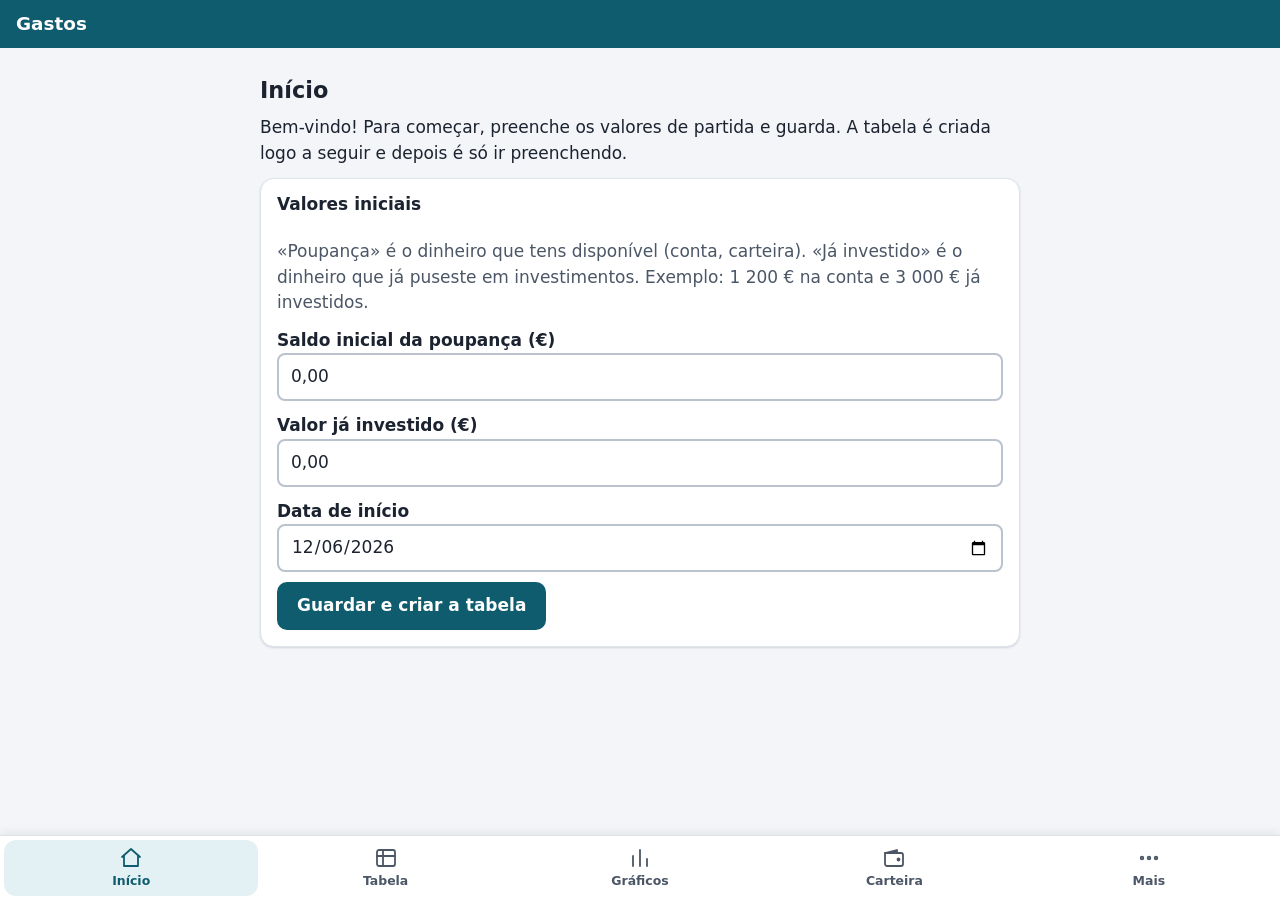
==== commit 68feb2aa: "Add files via upload" ====
--- a/gastos-app/index.html
+++ b/gastos-app/index.html
@@ -58,22 +58,7 @@
       <p id="periodoTxt" class="mut"></p>
       <div id="metasDemo" class="metas"></div>
       <dl id="kpis" class="kpis"></dl>
-      <p id="demoVazio" class="vazio" hidden>Ainda não há movimentos. Preenche a Tabela (ou carrega em «+ Registar») e os gráficos aparecem aqui.</p>
-      <div id="demoGraficos">
-        <figure class="graf">
-          <figcaption>Ganhos, gastos e investido</figcaption>
-          <div id="gBarras"></div><div id="lgBarras"></div>
-          <details class="tabela-det"><summary>Ver valores em tabela</summary><div class="scroll"><table id="tbBarras" class="simples"></table></div></details>
-        </figure>
-        <figure class="graf">
-          <figcaption>Poupança e capital investido</figcaption>
-          <div id="gLinha"></div><div id="lgLinha"></div>
-        </figure>
-        <figure class="graf">
-          <figcaption>Gastos por categoria</figcaption>
-          <div id="gDonut"></div>
-        </figure>
-      </div>
+      <p id="demoVazio" class="vazio" hidden>Ainda não há movimentos. Preenche a Tabela (ou carrega no «+») e os números aparecem aqui. Os gráficos estão no separador Gráficos.</p>
     </section>
 
     <div id="slotIniciais"></div>
@@ -138,6 +123,7 @@
     <div id="slotIniciaisDef"></div>
     <details id="dIniciais" class="caixa" open>
       <summary>Valores iniciais</summary>
+      <p class="mut">«Poupança» é o dinheiro que tens disponível (conta, carteira). «Já investido» é o dinheiro que já puseste em investimentos. Exemplo: 1 200 € na conta e 3 000 € já investidos.</p>
       <form id="fIniciais" novalidate>
         <label for="iSav">Saldo inicial da poupança (€)</label>
         <input id="iSav" inputmode="decimal" autocomplete="off" placeholder="0,00" aria-describedby="eSav">
@@ -266,7 +252,7 @@
   <div id="vDia" class="vista" hidden></div>
 </main>
 
-<button id="fab" type="button" class="primario" hidden>+ Registar</button>
+<button id="fab" type="button" class="primario" aria-label="Registar movimento" title="Registar movimento" hidden>+</button>
 <div id="toast" role="status" aria-live="polite" hidden></div>
 <div id="tip" role="presentation" hidden></div>
 
@@ -280,6 +266,18 @@
     <input id="sgB" type="password" autocomplete="off">
     <p class="erro" id="sgErro" role="alert"></p>
     <div class="linha"><button type="button" id="sgCancel">Cancelar</button><button type="submit" id="sgOk" class="primario">Guardar</button></div>
+  </form>
+</dialog>
+
+<dialog id="dMov">
+  <form method="dialog">
+    <h3 id="amTit"></h3>
+    <p id="amTxt"></p>
+    <div class="coluna">
+      <button type="button" id="amEd" class="primario">Editar</button>
+      <button type="button" id="amAp" class="perigo">Apagar</button>
+      <button value="cancel">Fechar</button>
+    </div>
   </form>
 </dialog>
 
--- a/gastos-app/styles.css
+++ b/gastos-app/styles.css
@@ -36,7 +36,7 @@
 #toast.err{background:#9b1c1c}
 #toast[hidden],#tip[hidden]{display:none}
 #toast button{margin:0 0 0 12px;min-height:40px;border-color:#fff;background:transparent;color:#fff}
-#fab{position:fixed;right:16px;bottom:76px;z-index:6;min-height:56px;padding:8px 22px;margin:0;font-size:1.05rem;box-shadow:0 2px 8px rgba(0,0,0,.35)}
+#fab{position:fixed;right:14px;bottom:76px;z-index:6;width:48px;height:48px;min-height:48px;padding:0;margin:0;border-radius:50%;font-size:1.8rem;line-height:1;font-weight:400;box-shadow:0 2px 8px rgba(0,0,0,.35)}
 #fab[hidden]{display:none}
 
 /* Início */
@@ -172,3 +172,14 @@
 #sgOn button,#sgAtivar{margin-top:10px}
 
 [hidden]{display:none!important}
+
+/* Fases 1 e 2: histórico em lista, página do dia, botão + */
+ul.hlist{list-style:none;padding:0;margin:8px 0}ul.hlist li{margin:0 0 6px}
+button.hrow,li.hrow{display:flex;justify-content:space-between;align-items:center;gap:12px;width:100%;margin:0;text-align:left;padding:10px 14px;min-height:60px;background:var(--card);border:1px solid var(--ln);border-radius:12px;color:var(--tx);font-weight:400;box-shadow:var(--sh)}
+li.hrow{cursor:default}
+.hrow small{display:block;color:var(--mut);font-size:.88rem;overflow-wrap:anywhere}
+.hrow .h-dir{text-align:right;flex:none}.hrow .h-val{font-weight:700;font-variant-numeric:tabular-nums}
+.hrow .h-esq{min-width:0}
+.coluna button{display:block;width:100%;margin:10px 0 0}
+#dDesc{min-height:64px;resize:none;overflow:hidden}
+#vDia .perigo-zona{margin-top:24px}
